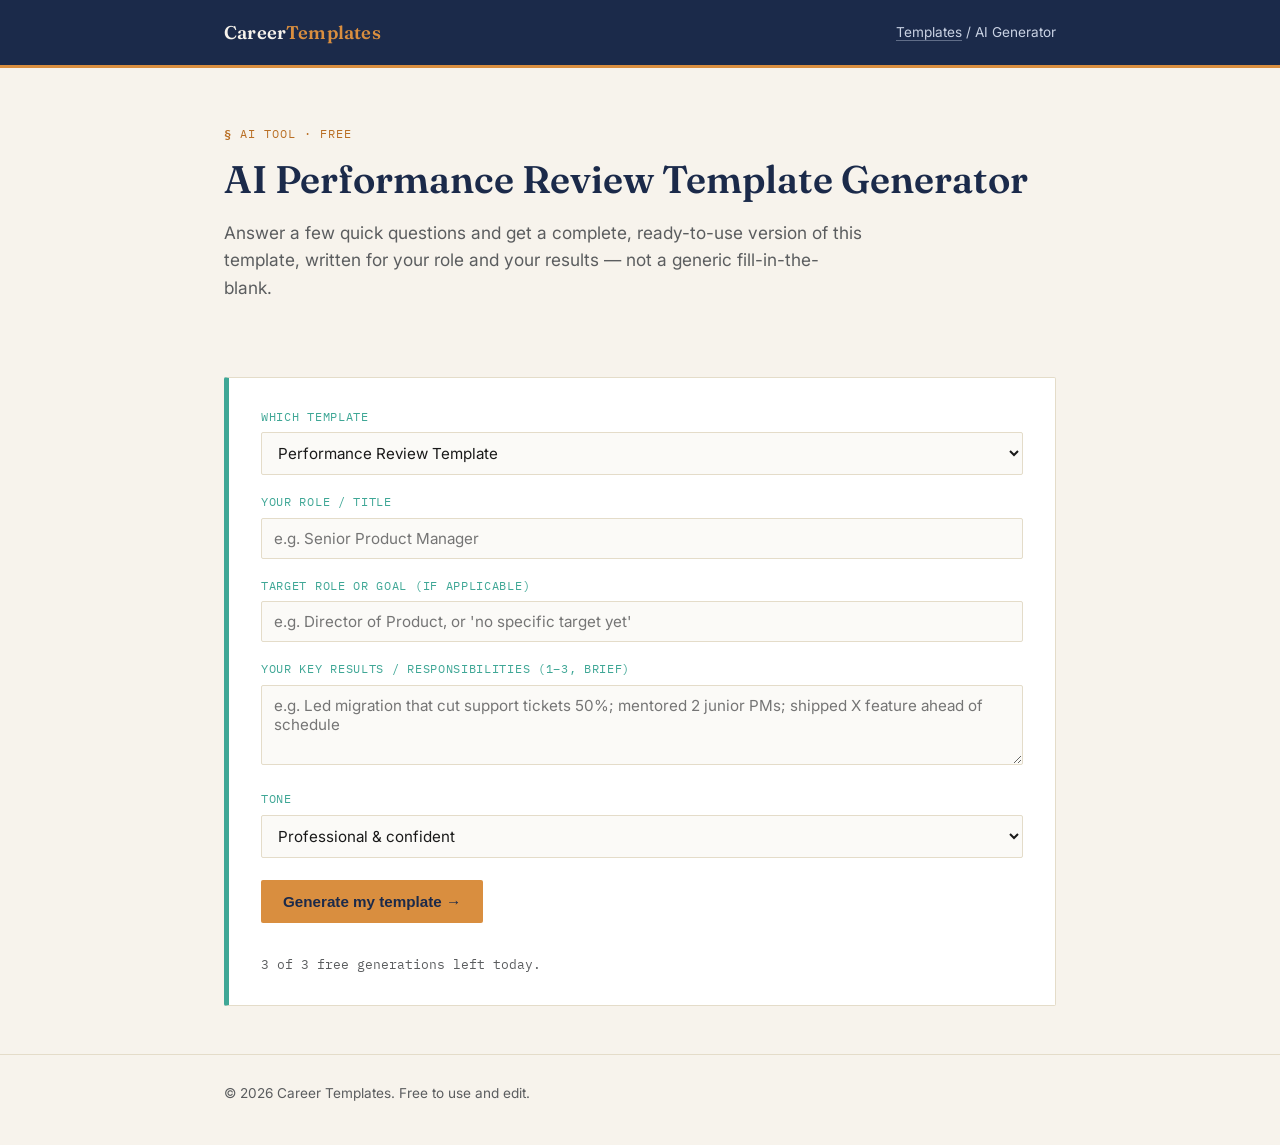
==== ai-generator.html @ 610ccfe9 "Add files via upload" ====
<!DOCTYPE html>
<html lang="en">
<head>
<meta charset="UTF-8">
<meta name="viewport" content="width=device-width, initial-scale=1.0">
<title>AI Career Template Generator | Career Templates</title>
<meta name="description" content="Answer a few questions and get a personalized version of any career template — performance review, promotion email, growth plan, and more — written for your exact role and results.">
<meta name="robots" content="noindex">
<link rel="stylesheet" href="styles.css">
<link rel="preconnect" href="https://fonts.googleapis.com">
<link href="https://fonts.googleapis.com/css2?family=Fraunces:wght@500;600&family=Inter:wght@400;500;600;700&family=IBM+Plex+Mono:wght@500;700&display=swap" rel="stylesheet">
<style>
  .gen-form{background:var(--white);border:1px solid var(--parchment-line);border-left:5px solid var(--teal);border-radius:var(--radius);padding:30px 32px;margin:30px 0;}
  .gen-form label{display:block;font-family:'IBM Plex Mono',monospace;font-size:0.72rem;letter-spacing:0.06em;text-transform:uppercase;color:var(--teal);margin:18px 0 6px;}
  .gen-form label:first-child{margin-top:0;}
  .gen-form select, .gen-form input, .gen-form textarea{
    width:100%;font-family:'Inter',sans-serif;font-size:0.95rem;padding:10px 12px;
    border:1px solid var(--parchment-line);border-radius:var(--radius);background:#FBFAF7;color:var(--text);
  }
  .gen-form textarea{min-height:80px;resize:vertical;}
  .gen-submit{
    margin-top:22px;background:var(--amber);color:var(--ink);font-weight:700;border:none;
    padding:13px 22px;border-radius:var(--radius);font-size:0.95rem;cursor:pointer;
  }
  .gen-submit:hover{background:var(--amber-deep);color:var(--white);}
  .gen-submit:disabled{opacity:0.6;cursor:not-allowed;}
  .gen-status{font-family:'IBM Plex Mono',monospace;font-size:0.82rem;color:var(--text-mute);margin-top:14px;min-height:1.2em;}
  .gen-output{display:none;}
  .gen-output .field-value{white-space:pre-wrap;}
  .gen-actions{display:flex;gap:10px;flex-wrap:wrap;margin-top:18px;}
  .gen-actions button, .gen-actions a{
    font-family:'Inter',sans-serif;font-size:0.85rem;font-weight:600;
    padding:9px 16px;border-radius:var(--radius);border:1px solid var(--parchment-line);
    background:var(--white);color:var(--ink);cursor:pointer;text-decoration:none;
  }
  .gen-actions a.primary, .gen-actions button.primary{background:var(--ink);color:var(--white);border-color:var(--ink);}
  .error-box{background:#FBEAEA;border:1px solid #E3B6B6;color:#8A2E2E;padding:14px 16px;border-radius:var(--radius);margin-top:14px;display:none;font-size:0.9rem;}
</style>
</head>
<body>

<header class="site-header">
  <div class="container">
    <a class="brand" href="index.html">Career<span>Templates</span></a>
    <div class="crumb"><a href="index.html">Templates</a> / AI Generator</div>
  </div>
</header>

<main class="container">

  <section class="hero">
    <div class="eyebrow">AI tool · Free</div>
    <h1 id="page-h1">AI Template Generator</h1>
    <p class="dek" id="page-dek">Answer a few quick questions and get a complete, ready-to-use version of this template, written for your role and your results — not a generic fill-in-the-blank.</p>
  </section>

  <form class="gen-form" id="gen-form">
    <label for="template-select">Which template</label>
    <select id="template-select" required>
      <option value="performance-review-template" data-title="Performance Review Template">Performance Review Template</option>
      <option value="promotion-request-email" data-title="Promotion Request Email">Promotion Request Email</option>
      <option value="career-growth-plan" data-title="Career Growth Plan">Career Growth Plan</option>
      <option value="leadership-journal" data-title="Leadership Journal">Leadership Journal</option>
      <option value="achievement-tracker" data-title="Achievement Tracker">Achievement Tracker</option>
      <option value="manager-one-on-one-notes" data-title="Manager One-on-One Notes">Manager One-on-One Notes</option>
      <option value="brag-document" data-title="Brag Document">Brag Document</option>
      <option value="salary-negotiation-worksheet" data-title="Salary Negotiation Worksheet">Salary Negotiation Worksheet</option>
      <option value="career-development-plan" data-title="Career Development Plan">Career Development Plan</option>
      <option value="promotion-checklist" data-title="Promotion Checklist">Promotion Checklist</option>
    </select>

    <label for="role">Your role / title</label>
    <input id="role" type="text" placeholder="e.g. Senior Product Manager" required>

    <label for="target">Target role or goal (if applicable)</label>
    <input id="target" type="text" placeholder="e.g. Director of Product, or 'no specific target yet'">

    <label for="results">Your key results / responsibilities (1–3, brief)</label>
    <textarea id="results" placeholder="e.g. Led migration that cut support tickets 50%; mentored 2 junior PMs; shipped X feature ahead of schedule" required></textarea>

    <label for="tone">Tone</label>
    <select id="tone">
      <option value="professional and confident">Professional &amp; confident</option>
      <option value="warm and conversational">Warm &amp; conversational</option>
      <option value="formal and concise">Formal &amp; concise</option>
    </select>

    <button class="gen-submit" type="submit" id="gen-submit">Generate my template →</button>
    <div class="gen-status" id="gen-status"></div>
    <div class="gen-status" id="limit-notice" style="margin-top:2px;"></div>
    <div class="error-box" id="gen-error"></div>
  </form>

  <article class="doc-card gen-output" id="gen-output" data-doc-id="GENERATED · PERSONAL">
    <h3>Your personalized template</h3>
    <div id="gen-output-body"></div>
    <div class="gen-actions">
      <button id="copy-btn">Copy to clipboard</button>
      <a id="email-btn" class="primary" href="#">Email this to myself</a>
      <button id="regen-btn">Generate again</button>
    </div>
  </article>

</main>

<footer class="site-footer">
  <div class="container">© 2026 Career Templates. Free to use and edit.</div>
</footer>

<script>
// Pre-select template from ?template=slug in the URL, and tailor headline.
const params = new URLSearchParams(window.location.search);
const presetSlug = params.get('template');
const select = document.getElementById('template-select');
if (presetSlug) {
  const opt = select.querySelector(`option[value="${presetSlug}"]`);
  if (opt) select.value = presetSlug;
}
function updateHeadline() {
  const opt = select.options[select.selectedIndex];
  const title = opt.dataset.title;
  document.getElementById('page-h1').textContent = `AI ${title} Generator`;
  document.title = `AI ${title} Generator | Career Templates`;
}
select.addEventListener('change', updateHeadline);
updateHeadline();

// ---- Daily generation limit (per browser, prevents casual API-credit drain) ----
const DAILY_LIMIT = 3;
const STORAGE_KEY = 'ct_gen_usage';

function getUsage() {
  try {
    const raw = JSON.parse(localStorage.getItem(STORAGE_KEY) || '{}');
    const today = new Date().toISOString().slice(0, 10);
    if (raw.date !== today) return { date: today, count: 0 };
    return raw;
  } catch {
    return { date: new Date().toISOString().slice(0, 10), count: 0 };
  }
}
function setUsage(usage) {
  try { localStorage.setItem(STORAGE_KEY, JSON.stringify(usage)); } catch {}
}
function remainingToday() {
  return Math.max(0, DAILY_LIMIT - getUsage().count);
}
function renderLimitNotice() {
  const left = remainingToday();
  const notice = document.getElementById('limit-notice');
  if (left <= 0) {
    notice.textContent = `You've used today's ${DAILY_LIMIT} free generations. Come back tomorrow for more.`;
    submitBtn.disabled = true;
  } else {
    notice.textContent = `${left} of ${DAILY_LIMIT} free generations left today.`;
    submitBtn.disabled = false;
  }
}

// ---- Generation ----
const form = document.getElementById('gen-form');
const statusEl = document.getElementById('gen-status');
const errorEl = document.getElementById('gen-error');
const outputCard = document.getElementById('gen-output');
const outputBody = document.getElementById('gen-output-body');
const submitBtn = document.getElementById('gen-submit');

renderLimitNotice();

form.addEventListener('submit', async (e) => {
  e.preventDefault();
  errorEl.style.display = 'none';
  outputCard.style.display = 'none';

  if (remainingToday() <= 0) {
    errorEl.textContent = `You've reached today's free limit of ${DAILY_LIMIT} generations. Please come back tomorrow.`;
    errorEl.style.display = 'block';
    return;
  }

  submitBtn.disabled = true;
  statusEl.textContent = 'Generating your template…';

  const opt = select.options[select.selectedIndex];
  const templateTitle = opt.dataset.title;
  const role = document.getElementById('role').value.trim();
  const target = document.getElementById('target').value.trim();
  const results = document.getElementById('results').value.trim();
  const tone = document.getElementById('tone').value;

  const prompt = `Write a personalized "${templateTitle}" for this person. Return ONLY clean HTML fragments (no <html>/<head>/<body> tags) using this exact pattern for each section, ready to inject into a page:

<div class="field"><span class="field-label">SECTION NAME</span><div class="field-value">the actual filled-in content, no placeholder brackets — write it for real using the details below</div></div>

Person's role: ${role}
Target role/goal: ${target || 'not specified — infer something reasonable'}
Key results/responsibilities: ${results}
Tone: ${tone}

Produce 3-6 sections appropriate for a "${templateTitle}". Write complete, specific, ready-to-use content — not a fill-in-the-blank template. No commentary before or after the HTML.`;

  // CHANGE THIS to your deployed worker URL, e.g.
  // https://career-templates-proxy.YOURNAME.workers.dev
  const WORKER_URL = "https://career-templates-proxy.YOURNAME.workers.dev";

  try {
    const response = await fetch(WORKER_URL, {
      method: 'POST',
      headers: { 'Content-Type': 'application/json' },
      body: JSON.stringify({ prompt })
    });

    const data = await response.json();

    if (!response.ok) {
      throw new Error(data.error || `Request failed: ${response.status}`);
    }
    const text = (data.content || [])
      .filter(b => b.type === 'text')
      .map(b => b.text)
      .join('\n')
      .replace(/^```html\s*|```$/g, '')
      .trim();

    outputBody.innerHTML = text;
    outputCard.style.display = 'block';
    outputCard.scrollIntoView({ behavior: 'smooth', block: 'start' });
    statusEl.textContent = 'Done.';

    const usage = getUsage();
    usage.count += 1;
    setUsage(usage);
    renderLimitNotice();

    const emailBody = encodeURIComponent(outputBody.innerText + `\n\n— Generated at Career Templates`);
    document.getElementById('email-btn').href =
      `mailto:?subject=${encodeURIComponent('My ' + templateTitle)}&body=${emailBody}`;
  } catch (err) {
    console.error(err);
    errorEl.textContent = err.message && err.message.includes('limit')
      ? err.message
      : 'Something went wrong generating your template. Please try again in a moment.';
    errorEl.style.display = 'block';
    statusEl.textContent = '';
  } finally {
    if (remainingToday() > 0) submitBtn.disabled = false;
  }
});

document.getElementById('copy-btn').addEventListener('click', () => {
  navigator.clipboard.writeText(outputBody.innerText).then(() => {
    statusEl.textContent = 'Copied to clipboard.';
  });
});

document.getElementById('regen-btn').addEventListener('click', () => {
  form.dispatchEvent(new Event('submit'));
});
</script>

</body>
</html>
---- styles.css ----
/* ===================================================================
   Career Templates — "Ledger" design system
   Palette: Ink Navy #1B2A4A · Parchment #F7F3EC · Amber #D98E3F
            Teal #3FA796 · Near-black text #1A1A1A
   Display: Fraunces (confident slab serif — feels like a printed form title)
   Body:    Inter
   Utility: IBM Plex Mono (used for fillable fields — looks like typed-in data)
   =================================================================== */

:root{
  --ink:#1B2A4A;
  --ink-soft:#283B63;
  --parchment:#F7F3EC;
  --parchment-line:#E4DCC9;
  --amber:#D98E3F;
  --amber-deep:#B96F25;
  --teal:#3FA796;
  --text:#1A1A1A;
  --text-mute:#5B5D5F;
  --white:#FFFFFF;
  --radius:2px;
}

*{box-sizing:border-box;}
html{scroll-behavior:smooth;}
body{
  margin:0;
  background:var(--parchment);
  color:var(--text);
  font-family:'Inter',system-ui,-apple-system,sans-serif;
  font-size:16px;
  line-height:1.6;
}

@media (prefers-reduced-motion: reduce){
  *{animation:none !important; transition:none !important;}
}

a{color:var(--ink);}
.container{max-width:880px;margin:0 auto;padding:0 24px;}

/* ---------- Header / breadcrumb ---------- */
.site-header{
  background:var(--ink);
  color:var(--parchment);
  padding:18px 0;
  border-bottom:3px solid var(--amber);
}
.site-header .container{display:flex;align-items:center;justify-content:space-between;}
.brand{
  font-family:'Fraunces',serif;
  font-weight:600;
  font-size:1.15rem;
  letter-spacing:0.01em;
  color:var(--parchment);
  text-decoration:none;
}
.brand span{color:var(--amber);}
.crumb{font-size:0.85rem;color:#C9D2E3;}
.crumb a{color:#C9D2E3;text-decoration:none;border-bottom:1px solid rgba(201,210,227,0.4);}

/* ---------- Hero ---------- */
.hero{padding:56px 0 28px;}
.eyebrow{
  font-family:'IBM Plex Mono',monospace;
  font-size:0.78rem;
  letter-spacing:0.08em;
  text-transform:uppercase;
  color:var(--amber-deep);
  display:flex;
  align-items:center;
  gap:8px;
}
.eyebrow::before{content:"§";font-weight:700;}
h1{
  font-family:'Fraunces',serif;
  font-weight:600;
  font-size:2.4rem;
  line-height:1.12;
  margin:14px 0 16px;
  color:var(--ink);
}
.dek{font-size:1.08rem;color:var(--text-mute);max-width:640px;}

/* ---------- The template card (signature element) ---------- */
.doc-card{
  background:var(--white);
  border:1px solid var(--parchment-line);
  border-left:5px solid var(--ink);
  border-radius:var(--radius);
  padding:34px 36px;
  margin:36px 0;
  box-shadow:0 1px 0 var(--parchment-line);
  position:relative;
}
.doc-card::before{
  content:attr(data-doc-id);
  position:absolute;
  top:14px;
  right:18px;
  font-family:'IBM Plex Mono',monospace;
  font-size:0.7rem;
  color:#B9BEC4;
  letter-spacing:0.05em;
}
.field{margin-bottom:20px;}
.field:last-child{margin-bottom:0;}
.field-label{
  font-family:'IBM Plex Mono',monospace;
  font-size:0.72rem;
  letter-spacing:0.06em;
  text-transform:uppercase;
  color:var(--teal);
  margin-bottom:6px;
  display:block;
}
.field-value{
  font-family:'IBM Plex Mono',monospace;
  font-size:0.95rem;
  color:var(--text);
  background:#FBFAF7;
  border:1px dashed var(--parchment-line);
  padding:10px 12px;
  border-radius:var(--radius);
  white-space:pre-wrap;
}
.field-value.blank{color:#9AA0A8;}
.doc-card h3{
  font-family:'Fraunces',serif;
  font-size:1.05rem;
  margin:0 0 18px;
  color:var(--ink);
  border-bottom:1px solid var(--parchment-line);
  padding-bottom:10px;
}

/* ---------- How to use ---------- */
.steps{margin:36px 0;}
.steps h2, .faq h2, .related h2{
  font-family:'Fraunces',serif;
  font-size:1.4rem;
  color:var(--ink);
  margin-bottom:18px;
}
.step-row{
  display:flex;
  gap:16px;
  padding:14px 0;
  border-top:1px solid var(--parchment-line);
}
.step-row:first-of-type{border-top:none;}
.step-num{
  font-family:'IBM Plex Mono',monospace;
  color:var(--amber-deep);
  font-weight:700;
  font-size:0.85rem;
  min-width:28px;
}
.step-body p{margin:0;color:var(--text);}
.step-body strong{color:var(--ink);}

/* ---------- FAQ ---------- */
.faq{margin:36px 0;}
.faq-item{border-top:1px solid var(--parchment-line);padding:16px 0;}
.faq-item:first-of-type{border-top:none;}
.faq-q{font-weight:600;color:var(--ink);margin:0 0 6px;}
.faq-a{margin:0;color:var(--text-mute);}

/* ---------- CTA block ---------- */
.cta{
  background:var(--ink);
  color:var(--parchment);
  border-radius:var(--radius);
  padding:32px 36px;
  margin:44px 0 20px;
  position:relative;
  overflow:hidden;
}
.cta::after{
  content:"";
  position:absolute;
  right:-40px;top:-40px;
  width:160px;height:160px;
  background:radial-gradient(circle, rgba(217,142,63,0.35), transparent 70%);
}
.cta-eyebrow{
  font-family:'IBM Plex Mono',monospace;
  font-size:0.75rem;
  letter-spacing:0.08em;
  text-transform:uppercase;
  color:var(--amber);
  margin-bottom:8px;
}
.cta h3{
  font-family:'Fraunces',serif;
  font-size:1.4rem;
  margin:0 0 10px;
  color:var(--white);
}
.cta p{color:#C9D2E3;max-width:520px;margin:0 0 20px;}
.cta-btn{
  display:inline-flex;
  align-items:center;
  gap:8px;
  background:var(--amber);
  color:var(--ink);
  font-weight:700;
  padding:13px 22px;
  border-radius:var(--radius);
  text-decoration:none;
  font-size:0.95rem;
  transition:background 0.15s ease;
}
.cta-btn:hover{background:var(--amber-deep);color:var(--white);}
.cta-btn:focus-visible{outline:2px solid var(--white);outline-offset:2px;}

/* ---------- Related ---------- */
.related ul{list-style:none;padding:0;margin:0;display:grid;gap:10px;}
.related li a{
  display:block;
  padding:12px 16px;
  background:var(--white);
  border:1px solid var(--parchment-line);
  border-radius:var(--radius);
  text-decoration:none;
  color:var(--ink);
  font-weight:500;
  transition:border-color 0.15s ease;
}
.related li a:hover{border-color:var(--amber);}

/* ---------- Footer ---------- */
.site-footer{
  margin-top:48px;
  padding:28px 0 40px;
  border-top:1px solid var(--parchment-line);
  color:var(--text-mute);
  font-size:0.85rem;
}

/* ---------- Hub page ---------- */
.hub-grid{display:grid;grid-template-columns:repeat(2,1fr);gap:14px;margin:30px 0;}
.hub-card{
  background:var(--white);
  border:1px solid var(--parchment-line);
  border-left:4px solid var(--teal);
  border-radius:var(--radius);
  padding:20px 22px;
  text-decoration:none;
  display:block;
}
.hub-card:hover{border-left-color:var(--amber);}
.hub-card .tag{
  font-family:'IBM Plex Mono',monospace;
  font-size:0.68rem;
  text-transform:uppercase;
  letter-spacing:0.06em;
  color:var(--amber-deep);
}
.hub-card h4{
  font-family:'Fraunces',serif;
  margin:6px 0 6px;
  font-size:1.08rem;
  color:var(--ink);
}
.hub-card p{margin:0;color:var(--text-mute);font-size:0.88rem;}

@media (max-width: 640px){
  h1{font-size:1.8rem;}
  .doc-card{padding:24px 20px;}
  .cta{padding:26px 24px;}
  .hub-grid{grid-template-columns:1fr;}
}
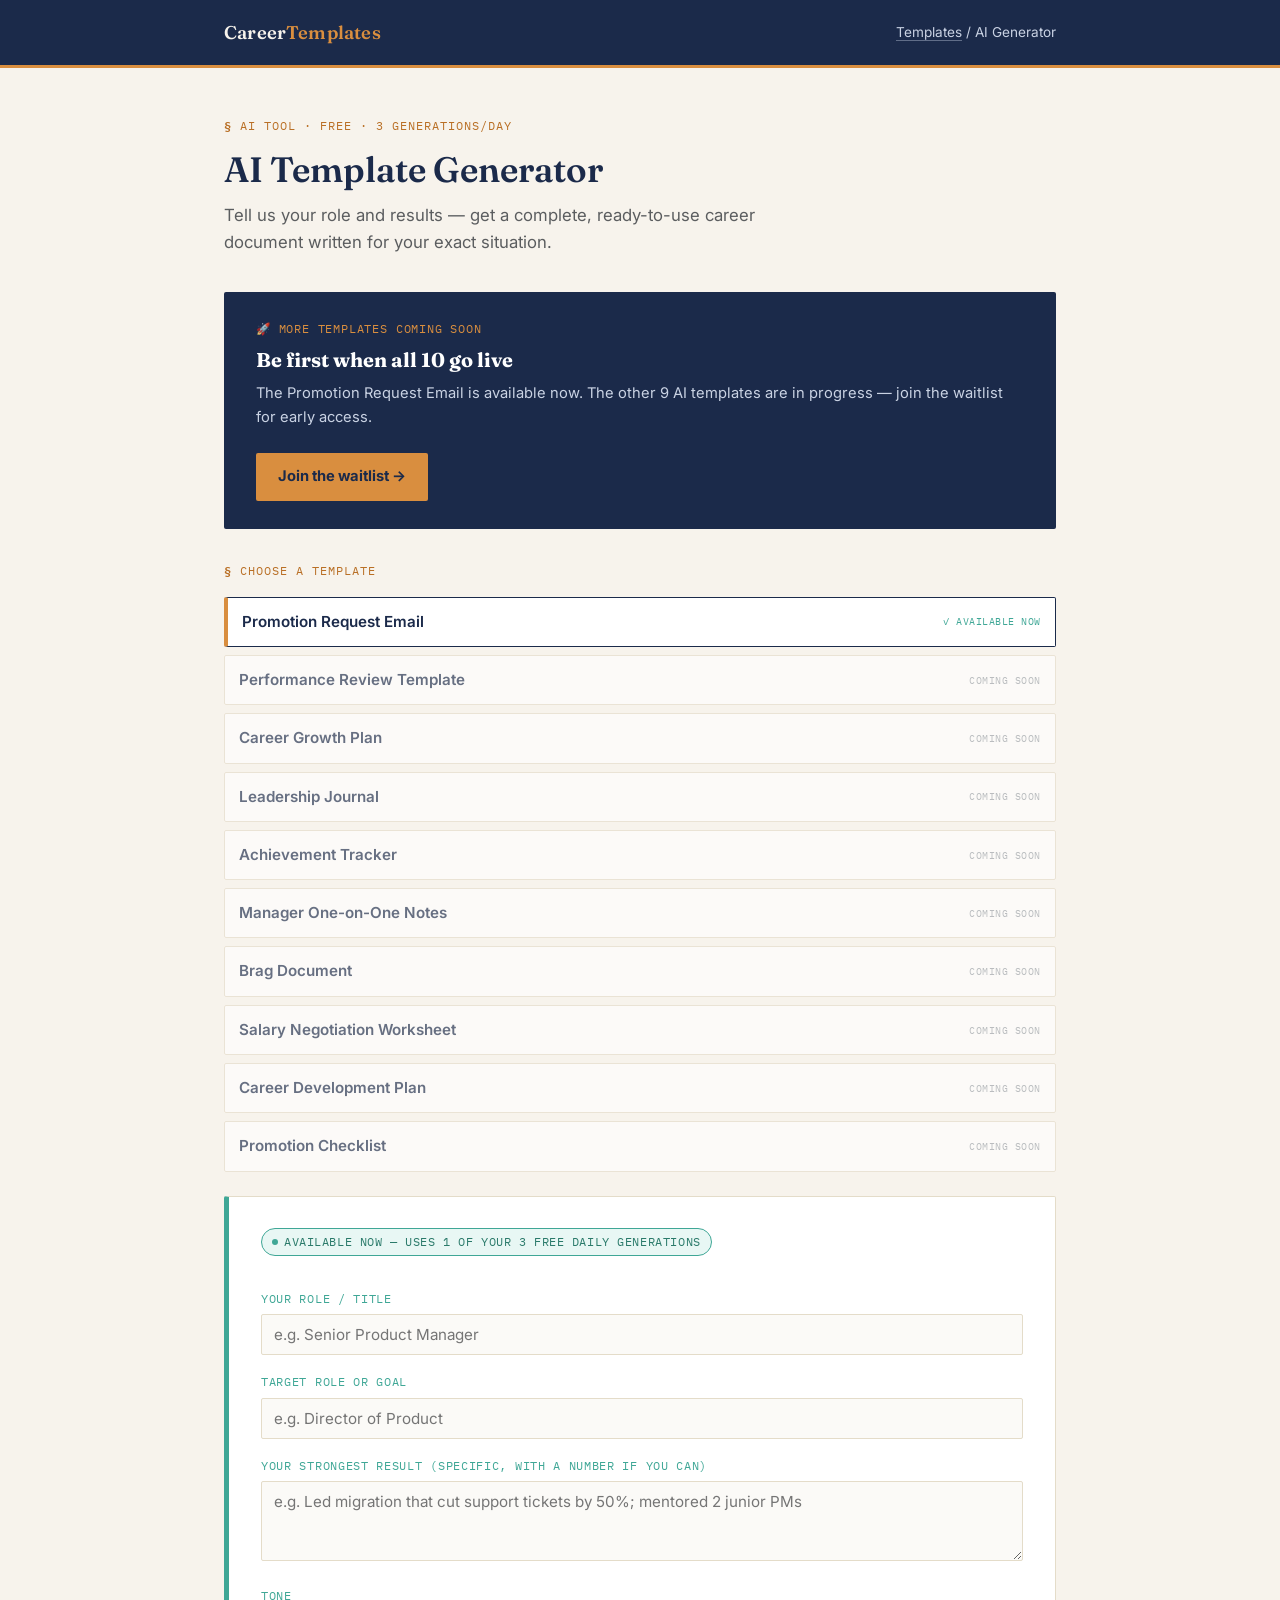
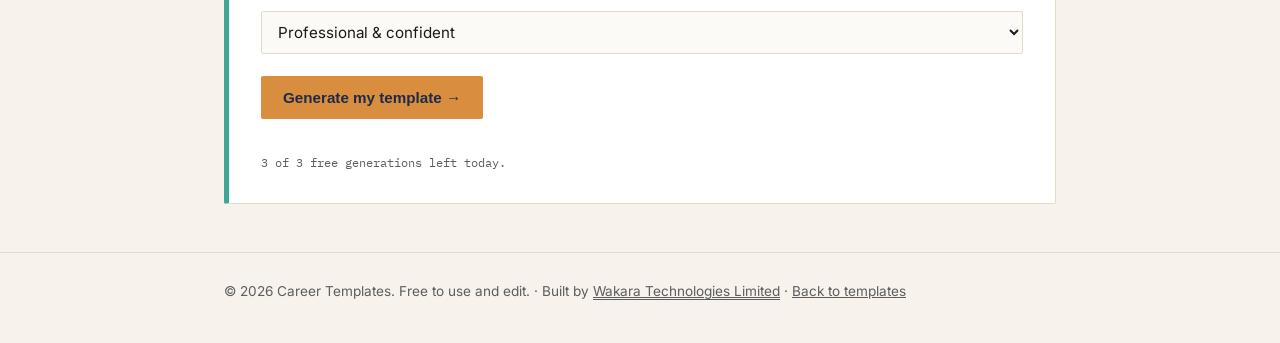
==== commit fc2bdc34: "Add files via upload" ====
--- a/ai-generator.html
+++ b/ai-generator.html
@@ -4,37 +4,105 @@
 <meta charset="UTF-8">
 <meta name="viewport" content="width=device-width, initial-scale=1.0">
 <title>AI Career Template Generator | Career Templates</title>
-<meta name="description" content="Answer a few questions and get a personalized version of any career template — performance review, promotion email, growth plan, and more — written for your exact role and results.">
+<meta name="description" content="Get a personalised promotion request email written for your exact role and results. Free — no signup required.">
 <meta name="robots" content="noindex">
 <link rel="stylesheet" href="styles.css">
 <link rel="preconnect" href="https://fonts.googleapis.com">
 <link href="https://fonts.googleapis.com/css2?family=Fraunces:wght@500;600&family=Inter:wght@400;500;600;700&family=IBM+Plex+Mono:wght@500;700&display=swap" rel="stylesheet">
 <style>
-  .gen-form{background:var(--white);border:1px solid var(--parchment-line);border-left:5px solid var(--teal);border-radius:var(--radius);padding:30px 32px;margin:30px 0;}
-  .gen-form label{display:block;font-family:'IBM Plex Mono',monospace;font-size:0.72rem;letter-spacing:0.06em;text-transform:uppercase;color:var(--teal);margin:18px 0 6px;}
+  /* ---- inline fallback styles so page works even if styles.css doesn't load locally ---- */
+  :root{
+    --ink:#1B2A4A;--ink-soft:#283B63;--parchment:#F7F3EC;--parchment-line:#E4DCC9;
+    --amber:#D98E3F;--amber-deep:#B96F25;--teal:#3FA796;--text:#1A1A1A;
+    --text-mute:#5B5D5F;--white:#FFFFFF;--radius:2px;
+  }
+  body{margin:0;font-family:'Inter',system-ui,sans-serif;font-size:16px;line-height:1.6;background:#F7F3EC;color:#1A1A1A;}
+  .container{max-width:880px;margin:0 auto;padding:0 24px;}
+  .site-header{background:#1B2A4A;padding:18px 0;border-bottom:3px solid #D98E3F;}
+  .site-header .container{display:flex;align-items:center;justify-content:space-between;}
+  .brand{font-family:'Fraunces',serif;font-size:1.15rem;color:#F7F3EC;text-decoration:none;}
+  .brand span{color:#D98E3F;}
+  .crumb{font-size:0.85rem;color:#C9D2E3;}
+  .crumb a{color:#C9D2E3;text-decoration:none;}
+
+  /* ---- waitlist notice ---- */
+  .waitlist-notice{
+    background:#1B2A4A;color:#F7F3EC;
+    border-radius:2px;padding:28px 32px;margin:0 0 32px;
+    display:flex;align-items:center;justify-content:space-between;gap:24px;flex-wrap:wrap;
+  }
+  .waitlist-notice .wn-copy{}
+  .waitlist-notice .wn-eyebrow{
+    font-family:'IBM Plex Mono',monospace;font-size:0.72rem;letter-spacing:0.07em;
+    text-transform:uppercase;color:#D98E3F;margin-bottom:6px;
+  }
+  .waitlist-notice h3{font-family:'Fraunces',serif;font-size:1.25rem;color:#fff;margin:0 0 6px;}
+  .waitlist-notice p{color:#C9D2E3;margin:0;font-size:0.92rem;}
+  .waitlist-notice .wn-btn{
+    background:#D98E3F;color:#1B2A4A;font-weight:700;padding:12px 22px;
+    border-radius:2px;text-decoration:none;white-space:nowrap;font-size:0.92rem;flex-shrink:0;
+  }
+  .waitlist-notice .wn-btn:hover{background:#B96F25;color:#fff;}
+
+  /* ---- available badge ---- */
+  .live-badge{
+    display:inline-flex;align-items:center;gap:6px;
+    background:#E8F7F4;border:1px solid #3FA796;color:#2A7A6A;
+    font-family:'IBM Plex Mono',monospace;font-size:0.72rem;letter-spacing:0.05em;
+    text-transform:uppercase;padding:4px 10px;border-radius:20px;margin-bottom:16px;
+  }
+  .live-dot{width:6px;height:6px;background:#3FA796;border-radius:50%;display:inline-block;}
+
+  /* ---- template select with status indicators ---- */
+  .template-status-list{display:grid;gap:8px;margin:16px 0 24px;}
+  .tpl-row{
+    display:flex;align-items:center;justify-content:space-between;
+    padding:12px 14px;border-radius:2px;border:1px solid #E4DCC9;
+    background:#fff;cursor:pointer;transition:border-color 0.15s;
+  }
+  .tpl-row:hover{border-color:#D98E3F;}
+  .tpl-row.selected{border-color:#1B2A4A;border-left:4px solid #D98E3F;}
+  .tpl-row.coming-soon{opacity:0.65;cursor:default;}
+  .tpl-row.coming-soon:hover{border-color:#E4DCC9;}
+  .tpl-name{font-weight:600;color:#1B2A4A;font-size:0.95rem;}
+  .tpl-tag{font-family:'IBM Plex Mono',monospace;font-size:0.65rem;letter-spacing:0.05em;text-transform:uppercase;}
+  .tpl-tag.live{color:#3FA796;}
+  .tpl-tag.soon{color:#9AA0A8;}
+
+  /* ---- form ---- */
+  .gen-form{background:#fff;border:1px solid #E4DCC9;border-left:5px solid #3FA796;border-radius:2px;padding:30px 32px;margin:0 0 30px;}
+  .gen-form label{display:block;font-family:'IBM Plex Mono',monospace;font-size:0.72rem;letter-spacing:0.06em;text-transform:uppercase;color:#3FA796;margin:18px 0 6px;}
   .gen-form label:first-child{margin-top:0;}
-  .gen-form select, .gen-form input, .gen-form textarea{
-    width:100%;font-family:'Inter',sans-serif;font-size:0.95rem;padding:10px 12px;
-    border:1px solid var(--parchment-line);border-radius:var(--radius);background:#FBFAF7;color:var(--text);
-  }
+  .gen-form input,.gen-form textarea{width:100%;font-family:'Inter',sans-serif;font-size:0.95rem;padding:10px 12px;border:1px solid #E4DCC9;border-radius:2px;background:#FBFAF7;color:#1A1A1A;box-sizing:border-box;}
   .gen-form textarea{min-height:80px;resize:vertical;}
-  .gen-submit{
-    margin-top:22px;background:var(--amber);color:var(--ink);font-weight:700;border:none;
-    padding:13px 22px;border-radius:var(--radius);font-size:0.95rem;cursor:pointer;
-  }
-  .gen-submit:hover{background:var(--amber-deep);color:var(--white);}
+  .gen-submit{margin-top:22px;background:#D98E3F;color:#1B2A4A;font-weight:700;border:none;padding:13px 22px;border-radius:2px;font-size:0.95rem;cursor:pointer;}
+  .gen-submit:hover{background:#B96F25;color:#fff;}
   .gen-submit:disabled{opacity:0.6;cursor:not-allowed;}
-  .gen-status{font-family:'IBM Plex Mono',monospace;font-size:0.82rem;color:var(--text-mute);margin-top:14px;min-height:1.2em;}
-  .gen-output{display:none;}
-  .gen-output .field-value{white-space:pre-wrap;}
+  .gen-status{font-family:'IBM Plex Mono',monospace;font-size:0.82rem;color:#5B5D5F;margin-top:14px;min-height:1.2em;}
+  .limit-notice{font-family:'IBM Plex Mono',monospace;font-size:0.78rem;color:#5B5D5F;margin-top:4px;}
+  .error-box{background:#FBEAEA;border:1px solid #E3B6B6;color:#8A2E2E;padding:14px 16px;border-radius:2px;margin-top:14px;display:none;font-size:0.9rem;}
+
+  /* ---- output ---- */
+  .gen-output{display:none;background:#fff;border:1px solid #E4DCC9;border-left:5px solid #1B2A4A;border-radius:2px;padding:30px 32px;margin:0 0 30px;}
+  .gen-output h3{font-family:'Fraunces',serif;font-size:1.05rem;margin:0 0 18px;color:#1B2A4A;border-bottom:1px solid #E4DCC9;padding-bottom:10px;}
+  .field-value{font-family:'IBM Plex Mono',monospace;font-size:0.9rem;background:#FBFAF7;border:1px dashed #E4DCC9;padding:16px;border-radius:2px;white-space:pre-wrap;line-height:1.7;}
   .gen-actions{display:flex;gap:10px;flex-wrap:wrap;margin-top:18px;}
-  .gen-actions button, .gen-actions a{
-    font-family:'Inter',sans-serif;font-size:0.85rem;font-weight:600;
-    padding:9px 16px;border-radius:var(--radius);border:1px solid var(--parchment-line);
-    background:var(--white);color:var(--ink);cursor:pointer;text-decoration:none;
-  }
-  .gen-actions a.primary, .gen-actions button.primary{background:var(--ink);color:var(--white);border-color:var(--ink);}
-  .error-box{background:#FBEAEA;border:1px solid #E3B6B6;color:#8A2E2E;padding:14px 16px;border-radius:var(--radius);margin-top:14px;display:none;font-size:0.9rem;}
+  .gen-actions button,.gen-actions a{font-family:'Inter',sans-serif;font-size:0.85rem;font-weight:600;padding:9px 16px;border-radius:2px;border:1px solid #E4DCC9;background:#fff;color:#1B2A4A;cursor:pointer;text-decoration:none;}
+  .gen-actions a.primary,.gen-actions button.primary{background:#1B2A4A;color:#fff;border-color:#1B2A4A;}
+
+  /* ---- coming soon state ---- */
+  .coming-soon-state{display:none;background:#fff;border:1px solid #E4DCC9;border-left:5px solid #3FA796;border-radius:2px;padding:36px 32px;margin:0 0 30px;text-align:center;}
+  .coming-soon-state h3{font-family:'Fraunces',serif;font-size:1.3rem;color:#1B2A4A;margin:0 0 10px;}
+  .coming-soon-state p{color:#5B5D5F;max-width:440px;margin:0 auto 22px;}
+  .coming-soon-state .cs-btn{display:inline-block;background:#D98E3F;color:#1B2A4A;font-weight:700;padding:13px 24px;border-radius:2px;text-decoration:none;font-size:0.95rem;}
+  .coming-soon-state .cs-btn:hover{background:#B96F25;color:#fff;}
+  .coming-soon-state .cs-note{margin-top:14px;font-family:'IBM Plex Mono',monospace;font-size:0.75rem;color:#9AA0A8;}
+
+  .site-footer{margin-top:48px;padding:28px 0 40px;border-top:1px solid #E4DCC9;color:#5B5D5F;font-size:0.85rem;}
+  .hero{padding:48px 0 8px;}
+  .eyebrow{font-family:'IBM Plex Mono',monospace;font-size:0.78rem;letter-spacing:0.08em;text-transform:uppercase;color:#B96F25;}
+  h1{font-family:'Fraunces',serif;font-weight:600;font-size:2.2rem;line-height:1.12;margin:14px 0 12px;color:#1B2A4A;}
+  .dek{font-size:1.05rem;color:#5B5D5F;max-width:600px;margin:0 0 28px;}
 </style>
 </head>
 <body>
@@ -49,159 +117,222 @@
 <main class="container">
 
   <section class="hero">
-    <div class="eyebrow">AI tool · Free</div>
+    <div class="eyebrow">AI tool · Free · 3 generations/day</div>
     <h1 id="page-h1">AI Template Generator</h1>
-    <p class="dek" id="page-dek">Answer a few quick questions and get a complete, ready-to-use version of this template, written for your role and your results — not a generic fill-in-the-blank.</p>
+    <p class="dek">Tell us your role and results — get a complete, ready-to-use career document written for your exact situation.</p>
   </section>
 
-  <form class="gen-form" id="gen-form">
-    <label for="template-select">Which template</label>
-    <select id="template-select" required>
-      <option value="performance-review-template" data-title="Performance Review Template">Performance Review Template</option>
-      <option value="promotion-request-email" data-title="Promotion Request Email">Promotion Request Email</option>
-      <option value="career-growth-plan" data-title="Career Growth Plan">Career Growth Plan</option>
-      <option value="leadership-journal" data-title="Leadership Journal">Leadership Journal</option>
-      <option value="achievement-tracker" data-title="Achievement Tracker">Achievement Tracker</option>
-      <option value="manager-one-on-one-notes" data-title="Manager One-on-One Notes">Manager One-on-One Notes</option>
-      <option value="brag-document" data-title="Brag Document">Brag Document</option>
-      <option value="salary-negotiation-worksheet" data-title="Salary Negotiation Worksheet">Salary Negotiation Worksheet</option>
-      <option value="career-development-plan" data-title="Career Development Plan">Career Development Plan</option>
-      <option value="promotion-checklist" data-title="Promotion Checklist">Promotion Checklist</option>
-    </select>
+  <!-- Waitlist notice — always visible, no CSS dependency -->
+  <div class="waitlist-notice">
+    <div class="wn-copy">
+      <div class="wn-eyebrow">🚀 More templates coming soon</div>
+      <h3>Be first when all 10 go live</h3>
+      <p>The Promotion Request Email is available now. The other 9 AI templates are in progress — join the waitlist for early access.</p>
+    </div>
+    <a class="wn-btn" href="https://forms.gle/ukjq886ayT969M1T6" target="_blank" rel="noopener">Join the waitlist →</a>
+  </div>
+
+  <!-- Template picker -->
+  <div class="eyebrow" style="margin-bottom:8px;">Choose a template</div>
+  <div class="template-status-list" id="tpl-list">
+    <div class="tpl-row selected" data-slug="promotion-request-email" data-live="true">
+      <span class="tpl-name">Promotion Request Email</span>
+      <span class="tpl-tag live">✓ Available now</span>
+    </div>
+    <div class="tpl-row coming-soon" data-slug="performance-review-template" data-live="false">
+      <span class="tpl-name">Performance Review Template</span>
+      <span class="tpl-tag soon">Coming soon</span>
+    </div>
+    <div class="tpl-row coming-soon" data-slug="career-growth-plan" data-live="false">
+      <span class="tpl-name">Career Growth Plan</span>
+      <span class="tpl-tag soon">Coming soon</span>
+    </div>
+    <div class="tpl-row coming-soon" data-slug="leadership-journal" data-live="false">
+      <span class="tpl-name">Leadership Journal</span>
+      <span class="tpl-tag soon">Coming soon</span>
+    </div>
+    <div class="tpl-row coming-soon" data-slug="achievement-tracker" data-live="false">
+      <span class="tpl-name">Achievement Tracker</span>
+      <span class="tpl-tag soon">Coming soon</span>
+    </div>
+    <div class="tpl-row coming-soon" data-slug="manager-one-on-one-notes" data-live="false">
+      <span class="tpl-name">Manager One-on-One Notes</span>
+      <span class="tpl-tag soon">Coming soon</span>
+    </div>
+    <div class="tpl-row coming-soon" data-slug="brag-document" data-live="false">
+      <span class="tpl-name">Brag Document</span>
+      <span class="tpl-tag soon">Coming soon</span>
+    </div>
+    <div class="tpl-row coming-soon" data-slug="salary-negotiation-worksheet" data-live="false">
+      <span class="tpl-name">Salary Negotiation Worksheet</span>
+      <span class="tpl-tag soon">Coming soon</span>
+    </div>
+    <div class="tpl-row coming-soon" data-slug="career-development-plan" data-live="false">
+      <span class="tpl-name">Career Development Plan</span>
+      <span class="tpl-tag soon">Coming soon</span>
+    </div>
+    <div class="tpl-row coming-soon" data-slug="promotion-checklist" data-live="false">
+      <span class="tpl-name">Promotion Checklist</span>
+      <span class="tpl-tag soon">Coming soon</span>
+    </div>
+  </div>
+
+  <!-- Live generator form (shown only for available templates) -->
+  <div class="gen-form" id="gen-form-wrap">
+    <div class="live-badge"><span class="live-dot"></span> Available now — uses 1 of your 3 free daily generations</div>
 
     <label for="role">Your role / title</label>
     <input id="role" type="text" placeholder="e.g. Senior Product Manager" required>
 
-    <label for="target">Target role or goal (if applicable)</label>
-    <input id="target" type="text" placeholder="e.g. Director of Product, or 'no specific target yet'">
-
-    <label for="results">Your key results / responsibilities (1–3, brief)</label>
-    <textarea id="results" placeholder="e.g. Led migration that cut support tickets 50%; mentored 2 junior PMs; shipped X feature ahead of schedule" required></textarea>
+    <label for="target">Target role or goal</label>
+    <input id="target" type="text" placeholder="e.g. Director of Product">
+
+    <label for="results">Your strongest result (specific, with a number if you can)</label>
+    <textarea id="results" placeholder="e.g. Led migration that cut support tickets by 50%; mentored 2 junior PMs"></textarea>
 
     <label for="tone">Tone</label>
-    <select id="tone">
+    <select id="tone" style="width:100%;font-family:'Inter',sans-serif;font-size:0.95rem;padding:10px 12px;border:1px solid #E4DCC9;border-radius:2px;background:#FBFAF7;color:#1A1A1A;">
       <option value="professional and confident">Professional &amp; confident</option>
       <option value="warm and conversational">Warm &amp; conversational</option>
       <option value="formal and concise">Formal &amp; concise</option>
     </select>
 
-    <button class="gen-submit" type="submit" id="gen-submit">Generate my template →</button>
+    <button class="gen-submit" id="gen-submit">Generate my template →</button>
     <div class="gen-status" id="gen-status"></div>
-    <div class="gen-status" id="limit-notice" style="margin-top:2px;"></div>
+    <div class="limit-notice" id="limit-notice"></div>
     <div class="error-box" id="gen-error"></div>
-  </form>
-
-  <article class="doc-card gen-output" id="gen-output" data-doc-id="GENERATED · PERSONAL">
-    <h3>Your personalized template</h3>
-    <div id="gen-output-body"></div>
+  </div>
+
+  <!-- Coming soon state (shown when a coming-soon template is selected) -->
+  <div class="coming-soon-state" id="coming-soon-state">
+    <h3 id="cs-title">This template is coming soon</h3>
+    <p>Join the waitlist and we'll email you the moment this AI template goes live. No spam — just the launch notification.</p>
+    <a class="cs-btn" href="https://forms.gle/ukjq886ayT969M1T6" target="_blank" rel="noopener">Join the waitlist →</a>
+    <p class="cs-note">Or try the Promotion Request Email — available now, free, no credits needed.</p>
+  </div>
+
+  <!-- Output -->
+  <div class="gen-output" id="gen-output">
+    <h3>Your personalised template</h3>
+    <div class="field-value" id="gen-output-body"></div>
     <div class="gen-actions">
       <button id="copy-btn">Copy to clipboard</button>
-      <a id="email-btn" class="primary" href="#">Email this to myself</a>
+      <a id="email-btn" class="primary" href="#">Open in email app</a>
       <button id="regen-btn">Generate again</button>
     </div>
-  </article>
+  </div>
 
 </main>
 
 <footer class="site-footer">
-  <div class="container">© 2026 Career Templates. Free to use and edit.</div>
+  <div class="container">© 2026 Career Templates. Free to use and edit. · Built by <a href="https://wakaratech.com" target="_blank" rel="noopener" style="color:inherit;border-bottom:1px solid currentColor;">Wakara Technologies Limited</a> · <a href="index.html" style="color:inherit;">Back to templates</a></div>
 </footer>
 
 <script>
-// Pre-select template from ?template=slug in the URL, and tailor headline.
+// ---- Template picker ----
+const rows = document.querySelectorAll('.tpl-row');
+const formWrap = document.getElementById('gen-form-wrap');
+const csState  = document.getElementById('coming-soon-state');
+const csTitle  = document.getElementById('cs-title');
+let selectedSlug = 'promotion-request-email';
+
+rows.forEach(row => {
+  row.addEventListener('click', () => {
+    const isLive = row.dataset.live === 'true';
+    rows.forEach(r => r.classList.remove('selected'));
+    row.classList.add('selected');
+    selectedSlug = row.dataset.slug;
+
+    if (isLive) {
+      formWrap.style.display = 'block';
+      csState.style.display = 'none';
+      document.getElementById('gen-output').style.display = 'none';
+    } else {
+      formWrap.style.display = 'none';
+      csState.style.display = 'block';
+      csTitle.textContent = row.querySelector('.tpl-name').textContent + ' — coming soon';
+      document.getElementById('gen-output').style.display = 'none';
+    }
+  });
+});
+
+// Pre-select from ?template= URL param
 const params = new URLSearchParams(window.location.search);
 const presetSlug = params.get('template');
-const select = document.getElementById('template-select');
 if (presetSlug) {
-  const opt = select.querySelector(`option[value="${presetSlug}"]`);
-  if (opt) select.value = presetSlug;
+  const match = document.querySelector(`.tpl-row[data-slug="${presetSlug}"]`);
+  if (match) match.click();
 }
-function updateHeadline() {
-  const opt = select.options[select.selectedIndex];
-  const title = opt.dataset.title;
-  document.getElementById('page-h1').textContent = `AI ${title} Generator`;
-  document.title = `AI ${title} Generator | Career Templates`;
-}
-select.addEventListener('change', updateHeadline);
-updateHeadline();
-
-// ---- Daily generation limit (per browser, prevents casual API-credit drain) ----
+
+// ---- Daily limit ----
 const DAILY_LIMIT = 3;
 const STORAGE_KEY = 'ct_gen_usage';
-
 function getUsage() {
   try {
     const raw = JSON.parse(localStorage.getItem(STORAGE_KEY) || '{}');
     const today = new Date().toISOString().slice(0, 10);
     if (raw.date !== today) return { date: today, count: 0 };
     return raw;
-  } catch {
-    return { date: new Date().toISOString().slice(0, 10), count: 0 };
-  }
+  } catch { return { date: new Date().toISOString().slice(0, 10), count: 0 }; }
 }
-function setUsage(usage) {
-  try { localStorage.setItem(STORAGE_KEY, JSON.stringify(usage)); } catch {}
+function setUsage(u) { try { localStorage.setItem(STORAGE_KEY, JSON.stringify(u)); } catch {} }
+function remaining() { return Math.max(0, DAILY_LIMIT - getUsage().count); }
+function renderLimit() {
+  const left = remaining();
+  const el = document.getElementById('limit-notice');
+  const btn = document.getElementById('gen-submit');
+  if (left <= 0) {
+    el.textContent = `Daily limit reached (${DAILY_LIMIT}/day). Come back tomorrow or join the waitlist for early access to more templates.`;
+    btn.disabled = true;
+  } else {
+    el.textContent = `${left} of ${DAILY_LIMIT} free generations left today.`;
+    btn.disabled = false;
+  }
 }
-function remainingToday() {
-  return Math.max(0, DAILY_LIMIT - getUsage().count);
-}
-function renderLimitNotice() {
-  const left = remainingToday();
-  const notice = document.getElementById('limit-notice');
-  if (left <= 0) {
-    notice.textContent = `You've used today's ${DAILY_LIMIT} free generations. Come back tomorrow for more.`;
-    submitBtn.disabled = true;
-  } else {
-    notice.textContent = `${left} of ${DAILY_LIMIT} free generations left today.`;
-    submitBtn.disabled = false;
-  }
-}
-
-// ---- Generation ----
-const form = document.getElementById('gen-form');
-const statusEl = document.getElementById('gen-status');
-const errorEl = document.getElementById('gen-error');
-const outputCard = document.getElementById('gen-output');
-const outputBody = document.getElementById('gen-output-body');
-const submitBtn = document.getElementById('gen-submit');
-
-renderLimitNotice();
-
-form.addEventListener('submit', async (e) => {
-  e.preventDefault();
+renderLimit();
+
+// ---- Generate ----
+const submitBtn   = document.getElementById('gen-submit');
+const statusEl    = document.getElementById('gen-status');
+const errorEl     = document.getElementById('gen-error');
+const outputCard  = document.getElementById('gen-output');
+const outputBody  = document.getElementById('gen-output-body');
+const WORKER_URL  = 'https://career-templates-proxy.anny320.workers.dev'; // update after wrangler deploy
+
+document.getElementById('gen-submit').addEventListener('click', async () => {
   errorEl.style.display = 'none';
   outputCard.style.display = 'none';
 
-  if (remainingToday() <= 0) {
-    errorEl.textContent = `You've reached today's free limit of ${DAILY_LIMIT} generations. Please come back tomorrow.`;
+  if (remaining() <= 0) {
+    errorEl.textContent = `You've reached today's limit of ${DAILY_LIMIT} free generations. Come back tomorrow!`;
     errorEl.style.display = 'block';
     return;
   }
 
+  const role    = document.getElementById('role').value.trim();
+  const target  = document.getElementById('target').value.trim();
+  const results = document.getElementById('results').value.trim();
+  const tone    = document.getElementById('tone').value;
+
+  if (!role || !results) {
+    errorEl.textContent = 'Please fill in your role and at least one result before generating.';
+    errorEl.style.display = 'block';
+    return;
+  }
+
   submitBtn.disabled = true;
-  statusEl.textContent = 'Generating your template…';
-
-  const opt = select.options[select.selectedIndex];
-  const templateTitle = opt.dataset.title;
-  const role = document.getElementById('role').value.trim();
-  const target = document.getElementById('target').value.trim();
-  const results = document.getElementById('results').value.trim();
-  const tone = document.getElementById('tone').value;
-
-  const prompt = `Write a personalized "${templateTitle}" for this person. Return ONLY clean HTML fragments (no <html>/<head>/<body> tags) using this exact pattern for each section, ready to inject into a page:
-
-<div class="field"><span class="field-label">SECTION NAME</span><div class="field-value">the actual filled-in content, no placeholder brackets — write it for real using the details below</div></div>
+  statusEl.textContent = 'Writing your template…';
+
+  const prompt = `Write a personalised "Promotion Request Email" for this person. Return ONLY clean HTML using this exact pattern for each section — no surrounding tags, no commentary:
+
+<div class="field"><span class="field-label">SECTION NAME</span><div class="field-value">the actual filled-in content — write it for real, no placeholder brackets</div></div>
 
 Person's role: ${role}
-Target role/goal: ${target || 'not specified — infer something reasonable'}
-Key results/responsibilities: ${results}
+Target role/goal: ${target || 'not specified'}
+Key results: ${results}
 Tone: ${tone}
 
-Produce 3-6 sections appropriate for a "${templateTitle}". Write complete, specific, ready-to-use content — not a fill-in-the-blank template. No commentary before or after the HTML.`;
-
-  // CHANGE THIS to your deployed worker URL, e.g.
-  // https://career-templates-proxy.YOURNAME.workers.dev
-  const WORKER_URL = "https://career-templates-proxy.YOURNAME.workers.dev";
+Produce 2 sections: Subject Line and Email Body. Write complete, specific, ready-to-send content.`;
 
   try {
     const response = await fetch(WORKER_URL, {
@@ -209,52 +340,44 @@
       headers: { 'Content-Type': 'application/json' },
       body: JSON.stringify({ prompt })
     });
-
     const data = await response.json();
-
-    if (!response.ok) {
-      throw new Error(data.error || `Request failed: ${response.status}`);
-    }
+    if (!response.ok) throw new Error(data.error || `Error ${response.status}`);
+
     const text = (data.content || [])
-      .filter(b => b.type === 'text')
-      .map(b => b.text)
-      .join('\n')
-      .replace(/^```html\s*|```$/g, '')
-      .trim();
+      .filter(b => b.type === 'text').map(b => b.text).join('\n')
+      .replace(/^```html\s*|```$/g, '').trim();
 
     outputBody.innerHTML = text;
     outputCard.style.display = 'block';
     outputCard.scrollIntoView({ behavior: 'smooth', block: 'start' });
     statusEl.textContent = 'Done.';
 
-    const usage = getUsage();
-    usage.count += 1;
-    setUsage(usage);
-    renderLimitNotice();
-
-    const emailBody = encodeURIComponent(outputBody.innerText + `\n\n— Generated at Career Templates`);
+    const usage = getUsage(); usage.count += 1; setUsage(usage);
+    renderLimit();
+
+    const emailBody = encodeURIComponent(outputBody.innerText + '\n\n— Generated at Career Templates');
     document.getElementById('email-btn').href =
-      `mailto:?subject=${encodeURIComponent('My ' + templateTitle)}&body=${emailBody}`;
+      `mailto:?subject=${encodeURIComponent('Promotion request — ' + role)}&body=${emailBody}`;
+
   } catch (err) {
-    console.error(err);
-    errorEl.textContent = err.message && err.message.includes('limit')
-      ? err.message
-      : 'Something went wrong generating your template. Please try again in a moment.';
+    errorEl.textContent = err.message?.includes('limit') ? err.message
+      : 'Something went wrong. Please try again in a moment.';
     errorEl.style.display = 'block';
     statusEl.textContent = '';
   } finally {
-    if (remainingToday() > 0) submitBtn.disabled = false;
+    if (remaining() > 0) submitBtn.disabled = false;
   }
 });
 
 document.getElementById('copy-btn').addEventListener('click', () => {
   navigator.clipboard.writeText(outputBody.innerText).then(() => {
-    statusEl.textContent = 'Copied to clipboard.';
+    statusEl.textContent = '✓ Copied to clipboard';
+    setTimeout(() => statusEl.textContent = '', 2500);
   });
 });
 
 document.getElementById('regen-btn').addEventListener('click', () => {
-  form.dispatchEvent(new Event('submit'));
+  document.getElementById('gen-submit').click();
 });
 </script>
 
